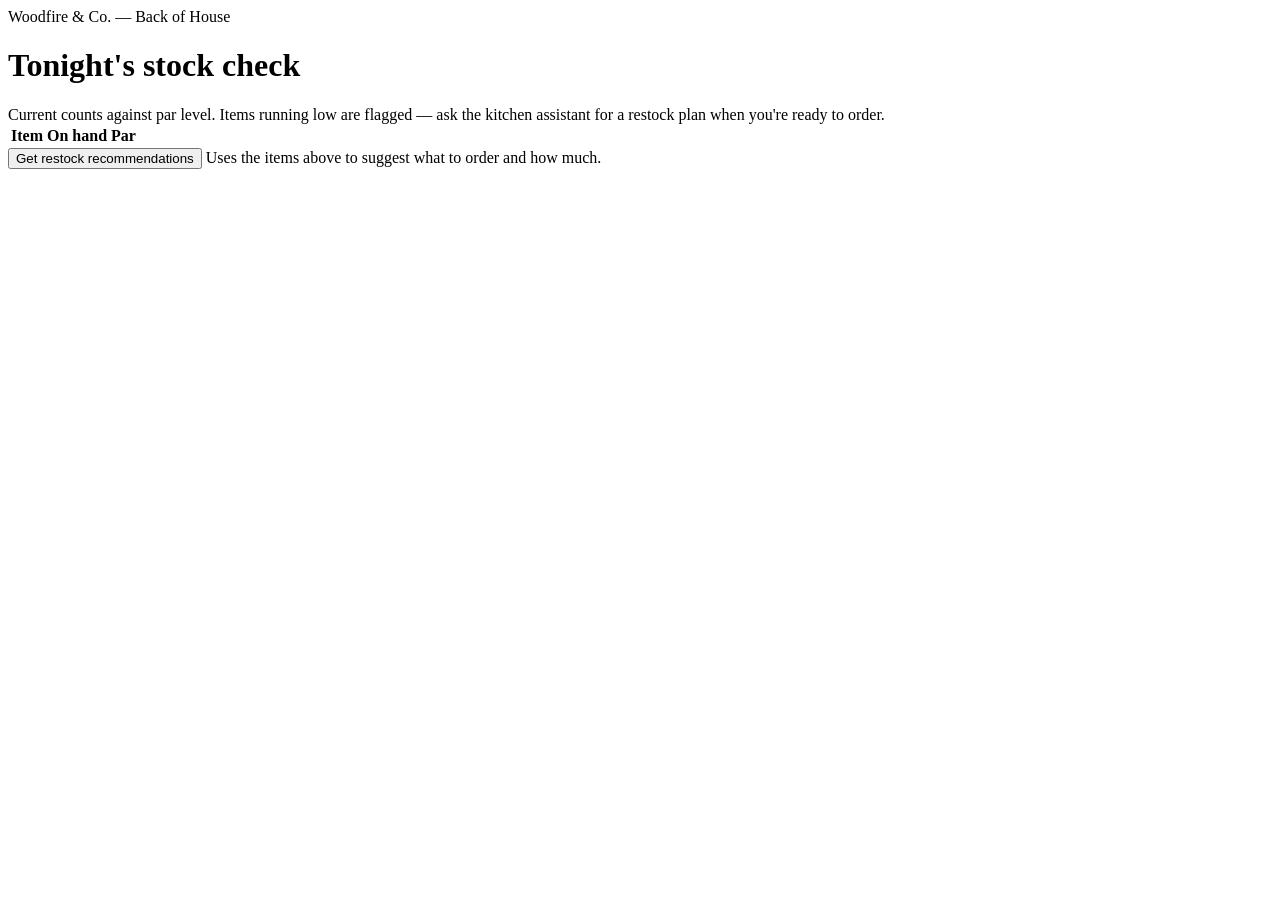
==== index.html @ 783046c5 "e" ====
<!DOCTYPE html>
<html lang="en">
<head>
<meta charset="UTF-8">
<meta name="viewport" content="width=device-width, initial-scale=1, viewport-fit=cover">
<title>Restock — Kitchen Inventory</title>
<link rel="preconnect" href="https://fonts.googleapis.com">
<link rel="preconnect" href="https://fonts.gstatic.com" crossorigin>
<link href="https://fonts.googleapis.com/css2?family=Fraunces:opsz,wght@9..144,500;9..144,600&family=Inter:wght@400;500;600&display=swap" rel="stylesheet">
<link rel="stylesheet" href="style.css">
</head>
<body>
<div class="wrap">
  <header>
    <div class="kicker">Woodfire &amp; Co. — Back of House</div>
    <h1>Tonight's stock check</h1>
    <div class="sub">Current counts against par level. Items running low are flagged — ask the kitchen assistant for a restock plan when you're ready to order.</div>
  </header>

  <table>
    <thead><tr><th>Item</th><th>On hand</th><th>Par</th></tr></thead>
    <tbody id="rows"></tbody>
  </table>

  <div class="actions">
    <button id="askBtn">Get restock recommendations</button>
    <span class="hint" id="hint">Uses the items above to suggest what to order and how much.</span>
  </div>

  <div id="panel"></div>
</div>

<script src="script.js"></script>
</body>
</html>
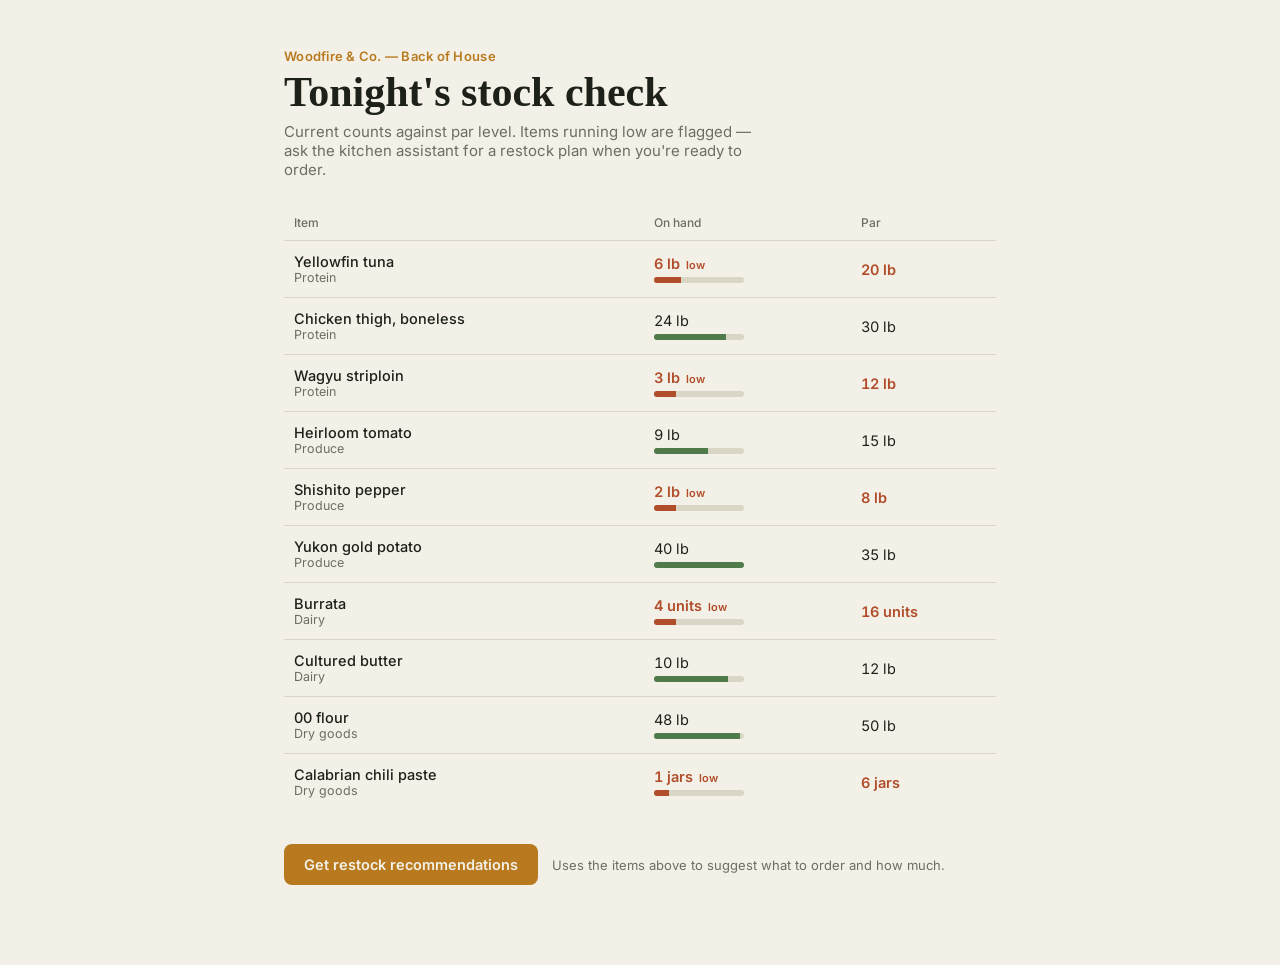
==== commit c83c3280: "s" ====
--- a/index.html
+++ b/index.html
@@ -7,7 +7,7 @@
 <link rel="preconnect" href="https://fonts.googleapis.com">
 <link rel="preconnect" href="https://fonts.gstatic.com" crossorigin>
 <link href="https://fonts.googleapis.com/css2?family=Fraunces:opsz,wght@9..144,500;9..144,600&family=Inter:wght@400;500;600&display=swap" rel="stylesheet">
-<link rel="stylesheet" href="style.css">
+<link rel="stylesheet" href="resource/style.css">
 </head>
 <body>
 <div class="wrap">
@@ -30,6 +30,6 @@
   <div id="panel"></div>
 </div>
 
-<script src="script.js"></script>
+<script src="resource/script.js"></script>
 </body>
 </html>
--- a/resource/style.css
+++ b/resource/style.css
@@ -0,0 +1,65 @@
+:root{
+  --bg:#1B1E1A; --surface:#22261F; --line:#343A2F;
+  --ink:#ECE9DE; --muted:#8E9584; --accent:#E3A72E; --low:#C9673F;
+  --ok:#6E9169;
+  font-family:'Inter',sans-serif;
+}
+@media (prefers-color-scheme: light){
+  :root:not([data-theme="dark"]){
+    --bg:#F3F1E7; --surface:#FFFFFF; --line:#DAD6C6;
+    --ink:#1E2119; --muted:#6B6F60; --accent:#B9791F; --low:#B14D2A; --ok:#4F7A4A;
+  }
+}
+:root[data-theme="dark"]{
+  --bg:#1B1E1A; --surface:#22261F; --line:#343A2F;
+  --ink:#ECE9DE; --muted:#8E9584; --accent:#E3A72E; --low:#C9673F; --ok:#6E9169;
+}
+*{box-sizing:border-box;}
+html,body{height:100%;}
+body{
+  margin:0; background:var(--bg); color:var(--ink);
+  padding-top:env(safe-area-inset-top,0px); padding-bottom:env(safe-area-inset-bottom,0px);
+}
+.wrap{max-width:760px; margin:0 auto; padding:48px 24px 80px;}
+header{margin-bottom:36px;}
+.kicker{color:var(--accent); font-weight:600; font-size:13px; letter-spacing:.02em;}
+h1{
+  font-family:'Fraunces',serif; font-weight:600; font-size:clamp(30px,5vw,42px);
+  margin:6px 0 8px; line-height:1.05;
+}
+.sub{color:var(--muted); font-size:15px; max-width:52ch;}
+table{width:100%; border-collapse:collapse; margin-top:28px;}
+thead th{
+  text-align:left; font-size:12px; color:var(--muted); font-weight:500;
+  padding:0 10px 10px; border-bottom:1px solid var(--line);
+}
+tbody td{padding:12px 10px; border-bottom:1px solid var(--line); font-size:14.5px; vertical-align:middle;}
+tbody tr:last-child td{border-bottom:none;}
+.item{font-weight:500;}
+.cat{color:var(--muted); font-size:12.5px;}
+.qty{font-variant-numeric:tabular-nums;}
+.bar{width:90px; height:6px; background:var(--line); border-radius:3px; overflow:hidden; margin-top:5px;}
+.bar > i{display:block; height:100%; background:var(--ok);}
+.low .bar > i{background:var(--low);}
+.low .qty{color:var(--low); font-weight:600;}
+.tag{font-size:11px; color:var(--low); margin-left:6px;}
+.actions{margin-top:34px; display:flex; align-items:center; gap:14px; flex-wrap:wrap;}
+button{
+  font:inherit; font-weight:600; font-size:14.5px; color:var(--bg); background:var(--accent);
+  border:none; padding:12px 20px; border-radius:8px; cursor:pointer;
+}
+button:disabled{opacity:.55; cursor:default;}
+button:active:not(:disabled){transform:translateY(1px);}
+.hint{color:var(--muted); font-size:13px;}
+#panel{
+  margin-top:26px; background:var(--surface); border:1px solid var(--line); border-radius:12px;
+  padding:22px 24px; display:none; white-space:pre-wrap; font-size:14.5px; line-height:1.6;
+}
+#panel h2{
+  font-family:'Fraunces',serif; font-weight:600; font-size:18px; margin:0 0 12px; color:var(--accent);
+}
+#panel.show{display:block;}
+.dot{display:inline-block; width:7px; height:7px; border-radius:50%; background:var(--accent); animation:pulse 1s infinite ease-in-out;}
+.dot:nth-child(2){animation-delay:.15s;} .dot:nth-child(3){animation-delay:.3s;}
+@keyframes pulse{0%,80%,100%{opacity:.25;}40%{opacity:1;}}
+@media (prefers-reduced-motion:reduce){.dot{animation:none;}}
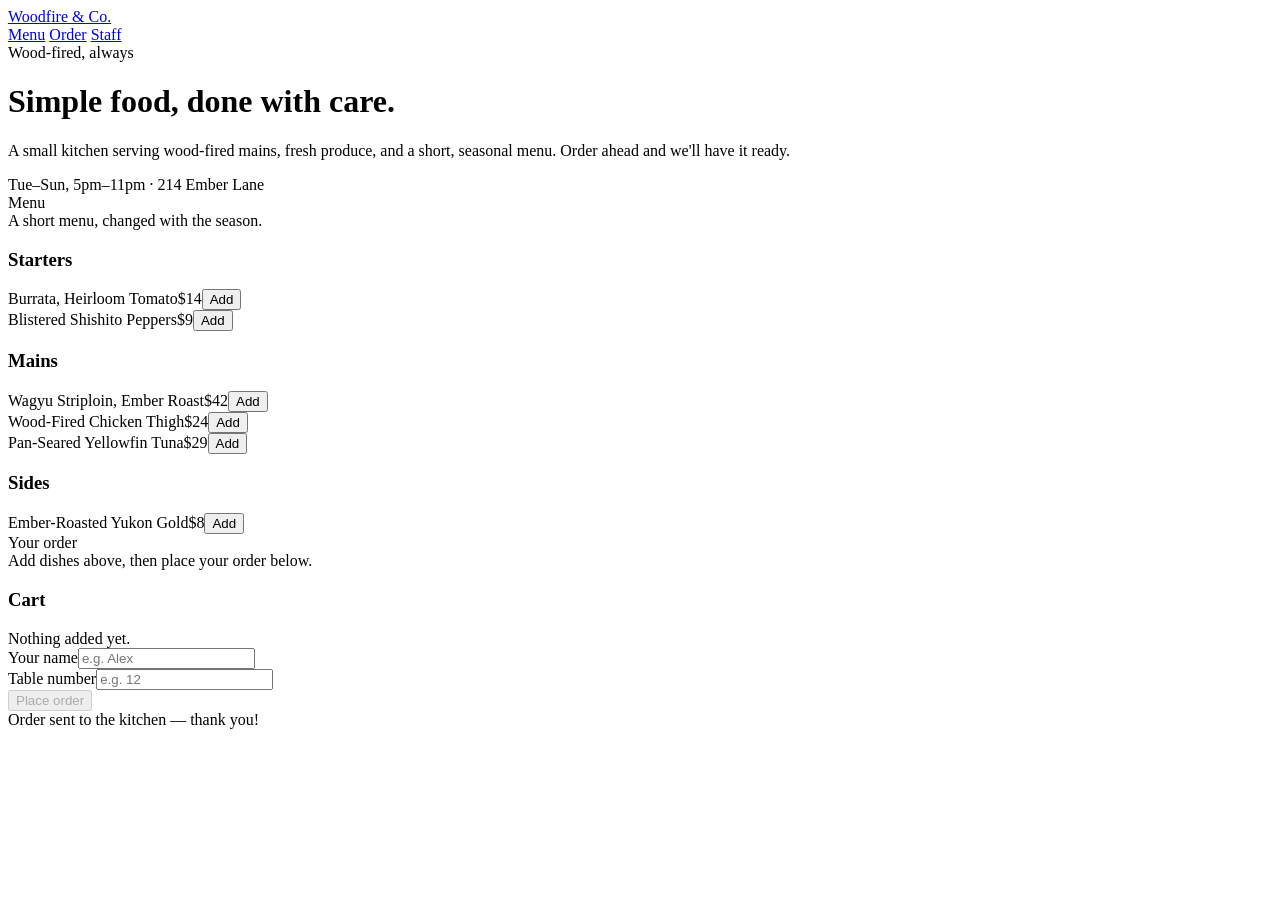
==== commit 26d616a0: "s" ====
--- a/index.html
+++ b/index.html
@@ -2,34 +2,67 @@
 <html lang="en">
 <head>
 <meta charset="UTF-8">
-<meta name="viewport" content="width=device-width, initial-scale=1, viewport-fit=cover">
-<title>Restock — Kitchen Inventory</title>
-<link rel="preconnect" href="https://fonts.googleapis.com">
-<link rel="preconnect" href="https://fonts.gstatic.com" crossorigin>
-<link href="https://fonts.googleapis.com/css2?family=Fraunces:opsz,wght@9..144,500;9..144,600&family=Inter:wght@400;500;600&display=swap" rel="stylesheet">
-<link rel="stylesheet" href="resource/style.css">
+<meta name="viewport" content="width=device-width, initial-scale=1">
+<title>Woodfire & Co.</title>
+<link rel="stylesheet" href="style.css">
 </head>
 <body>
-<div class="wrap">
-  <header>
-    <div class="kicker">Woodfire &amp; Co. — Back of House</div>
-    <h1>Tonight's stock check</h1>
-    <div class="sub">Current counts against par level. Items running low are flagged — ask the kitchen assistant for a restock plan when you're ready to order.</div>
-  </header>
+<nav>
+  <a class="brand" href="index.html">Woodfire &amp; Co.</a>
+  <div class="nav-links">
+    <a href="#menu">Menu</a>
+    <a href="#order">Order</a>
+    <a class="staff" href="login.html">Staff</a>
+  </div>
+</nav>
 
-  <table>
-    <thead><tr><th>Item</th><th>On hand</th><th>Par</th></tr></thead>
-    <tbody id="rows"></tbody>
-  </table>
+<div class="hero">
+  <div class="eyebrow">Wood-fired, always</div>
+  <h1>Simple food, done with care.</h1>
+  <p>A small kitchen serving wood-fired mains, fresh produce, and a short, seasonal menu. Order ahead and we'll have it ready.</p>
+  <div class="hours">Tue–Sun, 5pm–11pm · 214 Ember Lane</div>
+</div>
 
-  <div class="actions">
-    <button id="askBtn">Get restock recommendations</button>
-    <span class="hint" id="hint">Uses the items above to suggest what to order and how much.</span>
+<section id="menu">
+  <div class="section-title">Menu</div>
+  <div class="section-sub">A short menu, changed with the season.</div>
+
+  <div class="menu-group">
+    <h3>Starters</h3>
+    <div class="dish"><span class="name">Burrata, Heirloom Tomato</span><span class="fill"></span><span class="price">$14</span><button class="add" data-name="Burrata, Heirloom Tomato" data-price="14">Add</button></div>
+    <div class="dish"><span class="name">Blistered Shishito Peppers</span><span class="fill"></span><span class="price">$9</span><button class="add" data-name="Blistered Shishito Peppers" data-price="9">Add</button></div>
   </div>
 
-  <div id="panel"></div>
-</div>
+  <div class="menu-group">
+    <h3>Mains</h3>
+    <div class="dish"><span class="name">Wagyu Striploin, Ember Roast</span><span class="fill"></span><span class="price">$42</span><button class="add" data-name="Wagyu Striploin, Ember Roast" data-price="42">Add</button></div>
+    <div class="dish"><span class="name">Wood-Fired Chicken Thigh</span><span class="fill"></span><span class="price">$24</span><button class="add" data-name="Wood-Fired Chicken Thigh" data-price="24">Add</button></div>
+    <div class="dish"><span class="name">Pan-Seared Yellowfin Tuna</span><span class="fill"></span><span class="price">$29</span><button class="add" data-name="Pan-Seared Yellowfin Tuna" data-price="29">Add</button></div>
+  </div>
 
-<script src="resource/script.js"></script>
+  <div class="menu-group">
+    <h3>Sides</h3>
+    <div class="dish"><span class="name">Ember-Roasted Yukon Gold</span><span class="fill"></span><span class="price">$8</span><button class="add" data-name="Ember-Roasted Yukon Gold" data-price="8">Add</button></div>
+  </div>
+</section>
+
+<section id="order">
+  <div class="section-title">Your order</div>
+  <div class="section-sub">Add dishes above, then place your order below.</div>
+
+  <div class="cart">
+    <h3>Cart</h3>
+    <div id="cartItems"><div class="cart-empty">Nothing added yet.</div></div>
+    <div class="cart-total" id="cartTotal" style="display:none;"><span>Total</span><span id="totalAmount"></span></div>
+
+    <div class="field"><label>Your name</label><input id="custName" placeholder="e.g. Alex"></div>
+    <div class="field"><label>Table number</label><input id="custTable" placeholder="e.g. 12"></div>
+
+    <button class="primary" id="placeOrder" disabled>Place order</button>
+    <div class="confirm" id="confirmMsg">Order sent to the kitchen — thank you!</div>
+  </div>
+</section>
+
+<script src="order.js"></script>
 </body>
 </html>
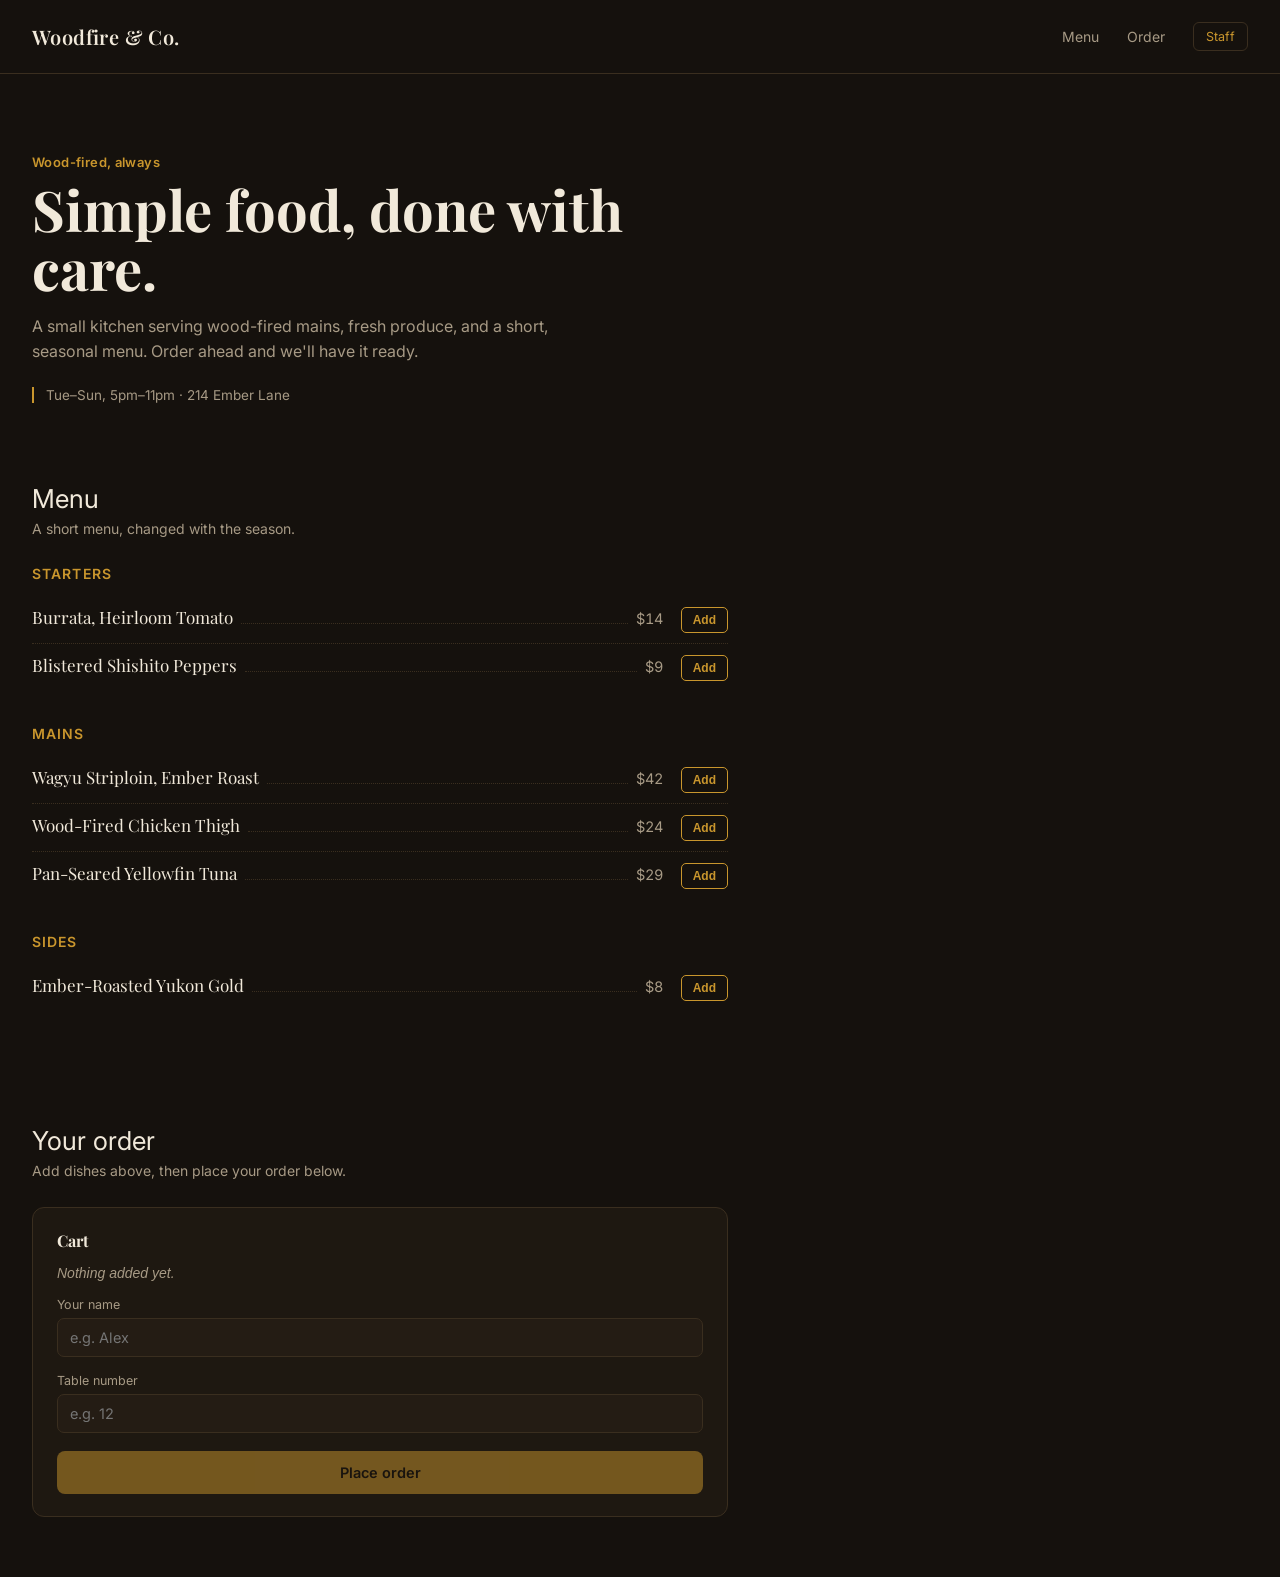
==== commit db90ed5c: "e" ====
--- a/index.html
+++ b/index.html
@@ -4,7 +4,7 @@
 <meta charset="UTF-8">
 <meta name="viewport" content="width=device-width, initial-scale=1">
 <title>Woodfire & Co.</title>
-<link rel="stylesheet" href="style.css">
+<link rel="stylesheet" href="resource/style.css">
 </head>
 <body>
 <nav>
@@ -63,6 +63,6 @@
   </div>
 </section>
 
-<script src="order.js"></script>
+<script src="resource/order.js"></script>
 </body>
 </html>
--- a/resource/style.css
+++ b/resource/style.css
@@ -0,0 +1,139 @@
+@import url('https://fonts.googleapis.com/css2?family=Playfair+Display:wght@500;600;700&family=Inter:wght@400;500;600&display=swap');
+
+:root{
+  --bg:#15110D; --surface:#1E1811; --surface-2:#241C14; --line:#3A2E1F;
+  --ink:#F1E9DA; --muted:#A79A85; --gold:#C9962D; --wine:#8B2635;
+  --ok:#6E9169; --low:#C9673F;
+  font-family:'Inter',sans-serif;
+}
+*{box-sizing:border-box;}
+html,body{height:100%; margin:0;}
+body{background:var(--bg); color:var(--ink); padding-top:env(safe-area-inset-top,0px); padding-bottom:env(safe-area-inset-bottom,0px);}
+a{color:inherit;}
+h1,h2,h3{font-family:'Playfair Display',serif; margin:0;}
+
+/* Nav */
+nav{
+  display:flex; align-items:center; justify-content:space-between;
+  padding:22px 32px; border-bottom:1px solid var(--line);
+}
+.brand{font-family:'Playfair Display',serif; font-size:20px; font-weight:600; letter-spacing:.02em; text-decoration:none;}
+.nav-links{display:flex; gap:28px; align-items:center; font-size:14px;}
+.nav-links a{text-decoration:none; color:var(--muted);}
+.nav-links a.staff{color:var(--gold); font-size:12.5px; border:1px solid var(--line); padding:6px 12px; border-radius:6px;}
+
+/* Hero */
+.hero{padding:80px 32px 60px; max-width:760px;}
+.hero .eyebrow{color:var(--gold); font-size:13px; font-weight:600; letter-spacing:.03em; margin-bottom:10px;}
+.hero h1{font-size:clamp(36px,6vw,56px); line-height:1.05; margin-bottom:16px;}
+.hero p{color:var(--muted); font-size:16px; max-width:52ch; line-height:1.6;}
+.hero .hours{margin-top:22px; font-size:13.5px; color:var(--muted); border-left:2px solid var(--gold); padding-left:12px;}
+
+/* Menu */
+section{padding:20px 32px 60px; max-width:760px;}
+.section-title{font-size:26px; margin-bottom:6px;}
+.section-sub{color:var(--muted); font-size:14px; margin-bottom:28px;}
+.menu-group{margin-bottom:34px;}
+.menu-group h3{font-size:14px; text-transform:uppercase; letter-spacing:.08em; color:var(--gold); margin-bottom:14px; font-weight:600; font-family:'Inter',sans-serif;}
+.dish{display:flex; align-items:baseline; gap:8px; padding:10px 0; border-bottom:1px dotted var(--line);}
+.dish:last-child{border-bottom:none;}
+.dish .name{font-family:'Playfair Display',serif; font-size:17px; flex-shrink:0;}
+.dish .fill{flex:1; border-bottom:1px dotted var(--line); margin-bottom:5px;}
+.dish .price{font-variant-numeric:tabular-nums; color:var(--muted); font-size:14.5px;}
+.dish .add{
+  background:none; border:1px solid var(--gold); color:var(--gold); font-size:12px;
+  padding:5px 11px; border-radius:5px; cursor:pointer; margin-left:10px; font-weight:600;
+}
+.dish .add:hover{background:var(--gold); color:var(--bg);}
+
+/* Cart */
+.cart{
+  background:var(--surface); border:1px solid var(--line); border-radius:12px;
+  padding:22px 24px; margin-top:10px;
+}
+.cart h3{font-size:16px; margin-bottom:14px;}
+.cart-row{display:flex; justify-content:space-between; font-size:14.5px; padding:6px 0; color:var(--muted);}
+.cart-row span:first-child{color:var(--ink);}
+.cart-total{display:flex; justify-content:space-between; font-weight:600; padding-top:12px; margin-top:8px; border-top:1px solid var(--line);}
+.cart-empty{color:var(--muted); font-size:14px; font-style:italic;}
+.field{margin-top:16px;}
+.field label{display:block; font-size:12.5px; color:var(--muted); margin-bottom:6px;}
+.field input{
+  width:100%; background:var(--surface-2); border:1px solid var(--line); color:var(--ink);
+  padding:10px 12px; border-radius:7px; font:inherit; font-size:14.5px;
+}
+.field input:focus{outline:1px solid var(--gold);}
+
+button.primary{
+  font:inherit; font-weight:600; font-size:14.5px; color:var(--bg); background:var(--gold);
+  border:none; padding:13px 22px; border-radius:8px; cursor:pointer; width:100%; margin-top:18px;
+}
+button.primary:disabled{opacity:.5; cursor:default;}
+.confirm{margin-top:14px; font-size:13.5px; color:var(--ok); display:none;}
+.confirm.show{display:block;}
+
+/* Login */
+.login-wrap{min-height:100%; display:flex; align-items:center; justify-content:center; padding:24px;}
+.login-card{
+  width:100%; max-width:360px; background:var(--surface); border:1px solid var(--line);
+  border-radius:14px; padding:36px 32px;
+}
+.login-card h1{font-size:24px; margin-bottom:6px;}
+.login-card .sub{color:var(--muted); font-size:13.5px; margin-bottom:24px;}
+.demo-hint{
+  background:var(--surface-2); border:1px dashed var(--line); border-radius:8px;
+  padding:10px 12px; font-size:12.5px; color:var(--gold); margin-bottom:22px;
+}
+.error{color:var(--low); font-size:13px; margin-top:10px; display:none;}
+.error.show{display:block;}
+
+/* Admin */
+.admin-wrap{max-width:920px; margin:0 auto; padding:32px;}
+.admin-head{display:flex; justify-content:space-between; align-items:baseline; margin-bottom:28px; flex-wrap:wrap; gap:10px;}
+.logout{
+  font-size:13px; color:var(--muted); background:none; border:1px solid var(--line);
+  padding:8px 14px; border-radius:7px; cursor:pointer;
+}
+.tabs{display:flex; gap:8px; margin-bottom:26px; border-bottom:1px solid var(--line);}
+.tab{
+  background:none; border:none; color:var(--muted); font:inherit; font-size:14.5px; font-weight:500;
+  padding:10px 4px; cursor:pointer; border-bottom:2px solid transparent; margin-right:22px;
+}
+.tab.active{color:var(--gold); border-bottom-color:var(--gold);}
+.panel-view{display:none;}
+.panel-view.active{display:block;}
+
+.order-card{
+  background:var(--surface); border:1px solid var(--line); border-radius:12px;
+  padding:18px 20px; margin-bottom:14px;
+}
+.order-card .top{display:flex; justify-content:space-between; font-size:14px; margin-bottom:8px;}
+.order-card .who{font-weight:600;}
+.order-card .when{color:var(--muted); font-size:12.5px;}
+.order-card ul{margin:0; padding-left:18px; font-size:14px; color:var(--muted);}
+.order-card ul li{padding:2px 0;}
+.empty-state{color:var(--muted); font-size:14px; font-style:italic; padding:20px 0;}
+
+table{width:100%; border-collapse:collapse; margin-top:10px;}
+thead th{text-align:left; font-size:12px; color:var(--muted); font-weight:500; padding:0 10px 10px; border-bottom:1px solid var(--line);}
+tbody td{padding:12px 10px; border-bottom:1px solid var(--line); font-size:14.5px; vertical-align:middle;}
+tbody tr:last-child td{border-bottom:none;}
+.item{font-weight:500;}
+.cat{color:var(--muted); font-size:12.5px;}
+.qty{font-variant-numeric:tabular-nums;}
+.bar{width:90px; height:6px; background:var(--line); border-radius:3px; overflow:hidden; margin-top:5px;}
+.bar > i{display:block; height:100%; background:var(--ok);}
+.low .bar > i{background:var(--low);}
+.low .qty{color:var(--low); font-weight:600;}
+.tag{font-size:11px; color:var(--low); margin-left:6px;}
+.actions{margin-top:24px; display:flex; align-items:center; gap:14px; flex-wrap:wrap;}
+#panel{
+  margin-top:22px; background:var(--surface); border:1px solid var(--line); border-radius:12px;
+  padding:20px 22px; display:none; white-space:pre-wrap; font-size:14.5px; line-height:1.6;
+}
+#panel.show{display:block;}
+#panel h2{font-family:'Playfair Display',serif; font-size:18px; margin:0 0 10px; color:var(--gold);}
+.dot{display:inline-block; width:7px; height:7px; border-radius:50%; background:var(--gold); animation:pulse 1s infinite ease-in-out;}
+.dot:nth-child(2){animation-delay:.15s;} .dot:nth-child(3){animation-delay:.3s;}
+@keyframes pulse{0%,80%,100%{opacity:.25;}40%{opacity:1;}}
+@media (prefers-reduced-motion:reduce){.dot{animation:none;}}
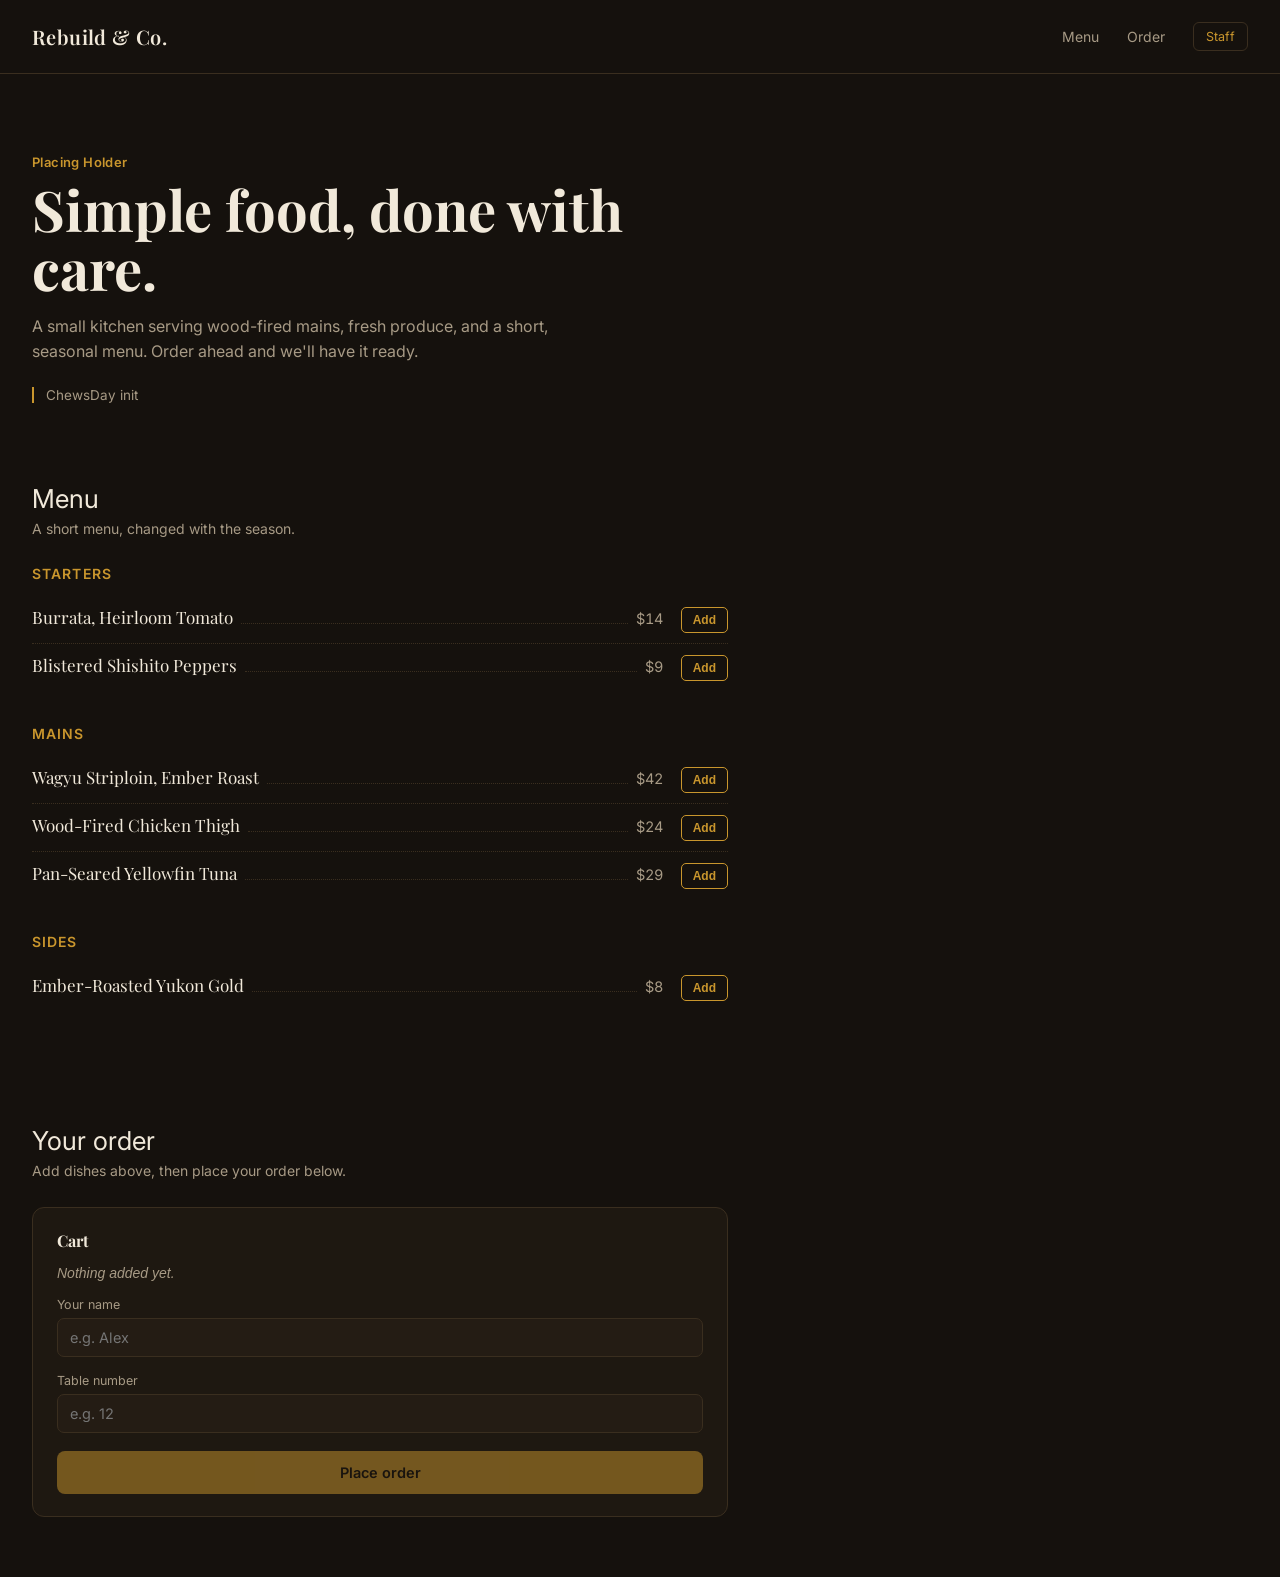
==== commit d6ea41a6: "e" ====
--- a/index.html
+++ b/index.html
@@ -8,7 +8,7 @@
 </head>
 <body>
 <nav>
-  <a class="brand" href="index.html">Woodfire &amp; Co.</a>
+  <a class="brand" href="index.html">Rebuild &amp; Co.</a>
   <div class="nav-links">
     <a href="#menu">Menu</a>
     <a href="#order">Order</a>
@@ -17,10 +17,10 @@
 </nav>
 
 <div class="hero">
-  <div class="eyebrow">Wood-fired, always</div>
+  <div class="eyebrow">Placing Holder</div>
   <h1>Simple food, done with care.</h1>
   <p>A small kitchen serving wood-fired mains, fresh produce, and a short, seasonal menu. Order ahead and we'll have it ready.</p>
-  <div class="hours">Tue–Sun, 5pm–11pm · 214 Ember Lane</div>
+  <div class="hours">ChewsDay init</div>
 </div>
 
 <section id="menu">
